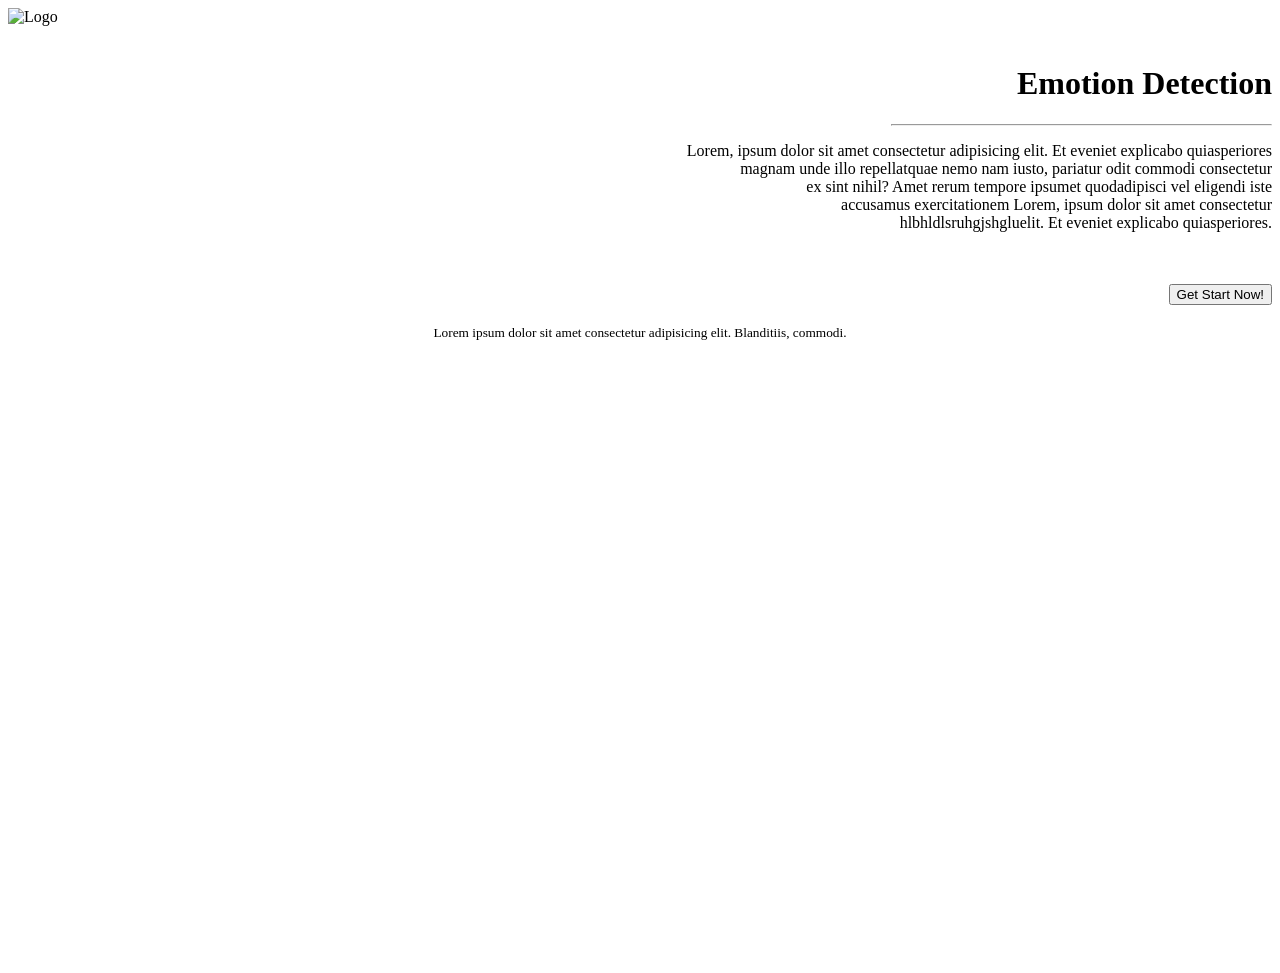
==== firstlayout.html @ 6f97c270 "Add files via upload" ====
<!DOCTYPE html>
<html lang="en">

<head>
    <meta charset="UTF-8">
    <meta name="viewport" content="width=7, initial-scale=1.0">
    <title>first page layout</title>
    <link rel="stylesheet" href="firstlayout.css">
    <link rel="stylesheet" href="">
</head>

<body>

    <header>

        <div class="logo">
            <img src="../logo.ico" alt="Logo" width="300">
        </div>
        <div class="image-section">
            <div class="img1">
                <img src="kid.jpg" alt="">
            </div>
            
        </div>
        
        <div>
            <h1 style="text-align: right;">Emotion Detection</h1>
        </div>

        <hr style="width:30%; margin-right: 0%;">

        <div>
            <p style="text-align: right;">
                Lorem, ipsum dolor sit amet consectetur adipisicing elit. Et eveniet explicabo quiasperiores <br>magnam
                unde
                illo repellatquae  nemo nam iusto, pariatur odit commodi consectetur <br> ex sint nihil? Amet rerum
                tempore
                ipsumet quodadipisci vel eligendi iste <br>accusamus exercitationem Lorem, ipsum dolor sit amet
                consectetur
                <br>hlbhldlsruhgjshgluelit. Et eveniet explicabo quiasperiores.
            </p>
            <br><br>
        </div>
        <div style="text-align: end;">
            <button>Get Start Now!</button>
        </div>

        <br>
    </header>

    <div style="text-align: center; margin-bottom: 50%;">
        <small>
            Lorem ipsum dolor sit amet consectetur
            adipisicing elit. Blanditiis, commodi.
        </small>
    </div>



</body>

</html>
---- firstlayout.css ----
.img1{
    background-size: cover;
    background-repeat: no-repeat;
    background-position: center;
}
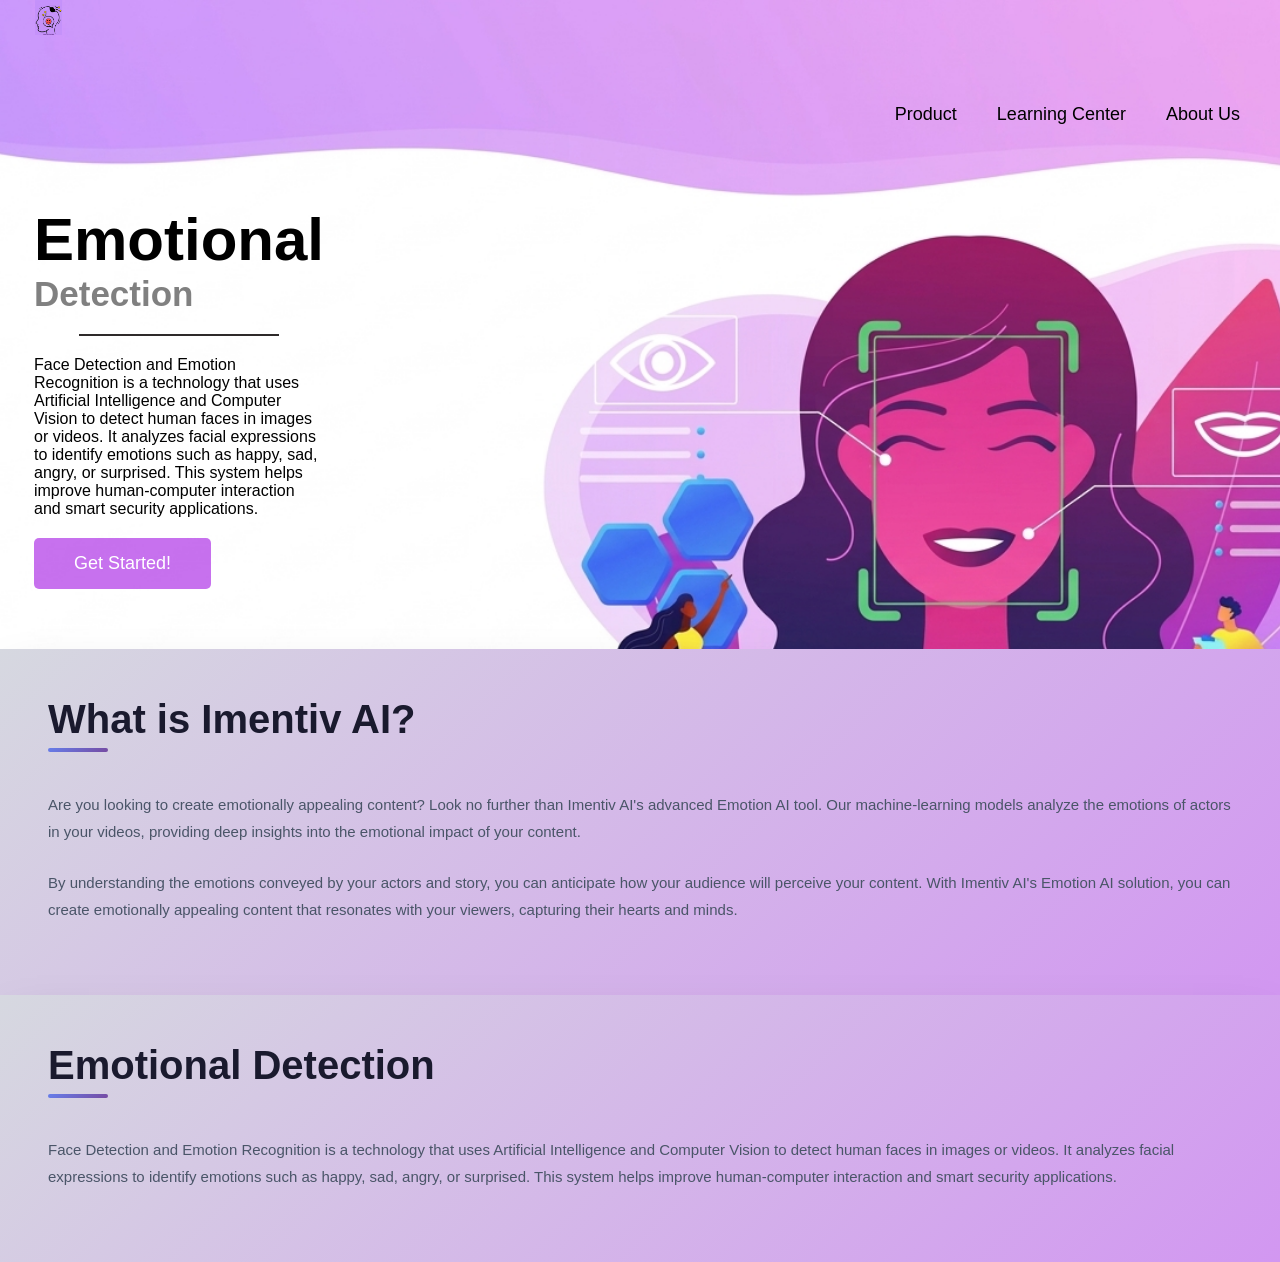
==== commit 5cb0a174: "Add files via upload" ====
--- a/firstlayout.html
+++ b/firstlayout.html
@@ -4,58 +4,95 @@
 <head>
     <meta charset="UTF-8">
     <meta name="viewport" content="width=7, initial-scale=1.0">
-    <title>first page layout</title>
+    <title>first page</title>
     <link rel="stylesheet" href="firstlayout.css">
-    <link rel="stylesheet" href="">
+
 </head>
 
 <body>
+    <div class="logo">
+            <img src="logo main.png" alt="Logo">
+        </div>
+    <div class="navbar">
+        
+        <ul class="nav-links">
+        <li class="dropdown">
+            <a href="#" tabindex="0">Product</a>
+            <ul class="menu">
+                <li>Video Emotion Recognition</li>
+                <li>Audio Emotion Recognition</li>
+                <li>Text Emotion Recognition</li>
+                <li>Image Emotion Recognition</li>
+            </ul>
+        </li>
 
-    <header>
+        <li class="dropdown">
+            <a href="#" tabindex="0">Learning Center</a>
+            <ul class="menu">
+                <li>Blogs</li>
+                <li>Case Studies</li>
+                <li>Documentation</li>
+            </ul>
+        </li>
 
-        <div class="logo">
-            <img src="../logo.ico" alt="Logo" width="300">
-        </div>
-        <div class="image-section">
-            <div class="img1">
-                <img src="kid.jpg" alt="">
-            </div>
-            
-        </div>
-        
-        <div>
-            <h1 style="text-align: right;">Emotion Detection</h1>
+        <li class="dropdown">
+            <a href="#" tabindex="0">About Us</a>
+            <ul class="menu">
+                <li>Company</li>
+                <li>Team</li>
+                <li>Contact</li>
+            </ul>
+        </li>
+
+        </ul>
+</ul>
+    </div>
+
+    <div class="container">
+        <div class="main">
+            <h1>Emotional</h1>
+            <h2>Detection</h2>
+            <hr class="line">
+            <p>
+                Face Detection and Emotion Recognition is a technology that uses
+                Artificial Intelligence and Computer Vision to detect human
+                faces in images or videos. It analyzes facial expressions
+                to identify emotions such as happy, sad, angry, or
+                surprised. This system helps improve
+                human-computer interaction and
+                smart security applications.
+            </p>
+            <a href="secondpage.html">
+                <button class="Start">Get Started!</button>
+            </a>
+
         </div>
 
-        <hr style="width:30%; margin-right: 0%;">
 
-        <div>
-            <p style="text-align: right;">
-                Lorem, ipsum dolor sit amet consectetur adipisicing elit. Et eveniet explicabo quiasperiores <br>magnam
-                unde
-                illo repellatquae  nemo nam iusto, pariatur odit commodi consectetur <br> ex sint nihil? Amet rerum
-                tempore
-                ipsumet quodadipisci vel eligendi iste <br>accusamus exercitationem Lorem, ipsum dolor sit amet
-                consectetur
-                <br>hlbhldlsruhgjshgluelit. Et eveniet explicabo quiasperiores.
-            </p>
-            <br><br>
+    </div>
+    <div class="footpara">
+        <div class="imentiv-section">
+            <h1>What is Imentiv AI?</h1>
+            <p>Are you looking to create emotionally appealing content? Look no further than Imentiv AI's advanced
+                Emotion
+                AI tool. Our machine-learning models analyze the emotions of actors in your videos, providing deep
+                insights
+                into the emotional impact of your content.</p>
+            <p>By understanding the emotions conveyed by your actors and story, you can anticipate how your audience
+                will
+                perceive your content. With Imentiv AI's Emotion AI solution, you can create emotionally appealing
+                content
+                that resonates with your viewers, capturing their hearts and minds.</p>
+
         </div>
-        <div style="text-align: end;">
-            <button>Get Start Now!</button>
+        <div class="emotion-section">
+            <h2>Emotional Detection</h2>
+            <p>Face Detection and Emotion Recognition is a technology that uses Artificial Intelligence and Computer
+                Vision to detect human faces in images or videos. It analyzes facial expressions to identify emotions
+                such as happy, sad, angry, or surprised. This system helps improve human-computer interaction and smart
+                security applications.</p>
         </div>
-
-        <br>
-    </header>
-
-    <div style="text-align: center; margin-bottom: 50%;">
-        <small>
-            Lorem ipsum dolor sit amet consectetur
-            adipisicing elit. Blanditiis, commodi.
-        </small>
     </div>
-
-
 
 </body>
 
--- a/firstlayout.css
+++ b/firstlayout.css
@@ -1,6 +1,218 @@
-.img1{
+* {
+    margin: 0;
+    padding: 0;
+    box-sizing: border-box;
+    font-family: Arial, sans-serif;
+}
+
+body {
+    margin: 0;
+    font-family: Arial, Helvetica, sans-serif;
+    background-image: url(women\ emotion.png);
     background-size: cover;
+    background-position: center;
     background-repeat: no-repeat;
-    background-position: center;
-}
-
+    height: 100vh;
+
+}
+
+.navbar {
+    display: flex;
+    justify-content: space-between;
+    align-items: center;
+    padding: 1px 30px;
+    margin-top: 20px;
+    justify-content: space-between;
+
+}
+
+.navbar {
+    width: 100%;
+    display: flex;
+    justify-content: flex-end;
+    padding: 20px 40px;
+}
+
+.nav-links {
+    display: flex;
+    list-style: none;
+    gap: 40px;
+}
+
+.nav-links a {
+    color: black;
+    text-decoration: none;
+    font-size: 18px;
+}
+
+.dropdown {
+    position: relative;
+}
+
+.menu {
+    display: none;
+    position: absolute;
+    top: 35px;
+    left: 0;
+    background: #dddada;
+    padding: 10px 0;
+    box-shadow: 0 5px 15px rgba(0,0,0,0.2);
+}
+.dropdown:focus-within .menu{
+    display:block;
+}
+
+
+.menu li{
+    padding:12px 20px;
+    border-bottom:1px solid #ddd;
+}
+
+.menu li:last-child{
+    border-bottom:none;
+}
+
+.menu li:hover{
+    background:#f0f0f0;
+}
+
+.logo img {
+
+    height: 35px;
+    width: auto;
+    margin-left: 35px;
+    margin-bottom: 25px;
+
+}
+
+.menu a:hover {
+    transition: 0.6s;
+    background-color: transparent;
+    color: black;
+    padding: 15px 50px;
+
+}
+
+.container {
+    display: flex;
+    justify-content: flex-end;
+    padding: 60px;
+    margin-right: 70%;
+}
+
+.main h1 {
+    font-size: 60px;
+    margin-bottom: 0%;
+}
+
+.main h2 {
+    font-size: 35px;
+    color: grey;
+}
+
+.line {
+    border: none;
+    height: 2px;
+    background-color: rgb(46, 42, 42);
+    width: 200px;
+    margin: 20px auto;
+
+}
+
+.text p {
+    margin: 20px 0;
+
+}
+
+.Start {
+    background-color: #b037e8b5;
+    color: white;
+    border: none;
+    padding: 15px 40px;
+    font-size: 18px;
+    border-radius: 5px;
+    cursor: pointer;
+    transition: all 0.3s ease;
+    margin-top: 20px;
+}
+
+.Start:hover {
+    transform: scale(1.05);
+    box-shadow: 0 5px 15px rgba(201, 71, 234, 0.4);
+}
+
+.end {
+    text-align: center;
+    margin-bottom: 100px;
+}
+
+
+.imentiv-section {
+    flex: 1;
+    padding: 3rem;
+    background: white;
+    background: linear-gradient(135deg, #d6d8e0 0%, #d297f1 100%);
+    box-shadow: 0 25px 50px -12px rgba(0, 0, 0, 0.25);
+}
+
+.imentiv-section h1 {
+    font-size: 40px;
+    font-weight: 700;
+    color: #1a1a2e;
+    margin-bottom: 25px;
+    position: relative;
+    display: inline-block;
+}
+
+.imentiv-section h1::after {
+    content: '';
+    left: 0%;
+    position: absolute;
+    bottom: -10px;
+    width: 60px;
+    height: 4px;
+    background: linear-gradient(135deg, #667eea 0%, #764ba2 100%);
+    border-radius: 2px;
+}
+
+.imentiv-section p {
+    font-size: 15px;
+    line-height: 27px;
+    color: #4a5568;
+    margin: 24px 0;
+}
+
+.emotion-section {
+    flex: 1;
+    padding: 48px;
+    background: white;
+    box-shadow: 0 25px 50px -12px rgba(0, 0, 0, 0.25);
+    background: linear-gradient(135deg, #d6d8e0 0%, #d297f1 100%);
+}
+
+.emotion-section h2 {
+    font-size: 40px;
+    font-weight: 700;
+    color: #1a1a2e;
+    margin-bottom: 24px;
+    position: relative;
+    display: inline-block;
+}
+
+.emotion-section h2::after {
+    content: '';
+    position: absolute;
+    bottom: -10px;
+    left: 0;
+    width: 60px;
+    height: 4px;
+    background: linear-gradient(135deg, #667eea 0%, #764ba2 100%);
+    border-radius: 2px;
+}
+
+.emotion-section p {
+    font-size: 15px;
+    line-height: 27px;
+    color: #4a5568;
+    margin: 24px 0;
+}
